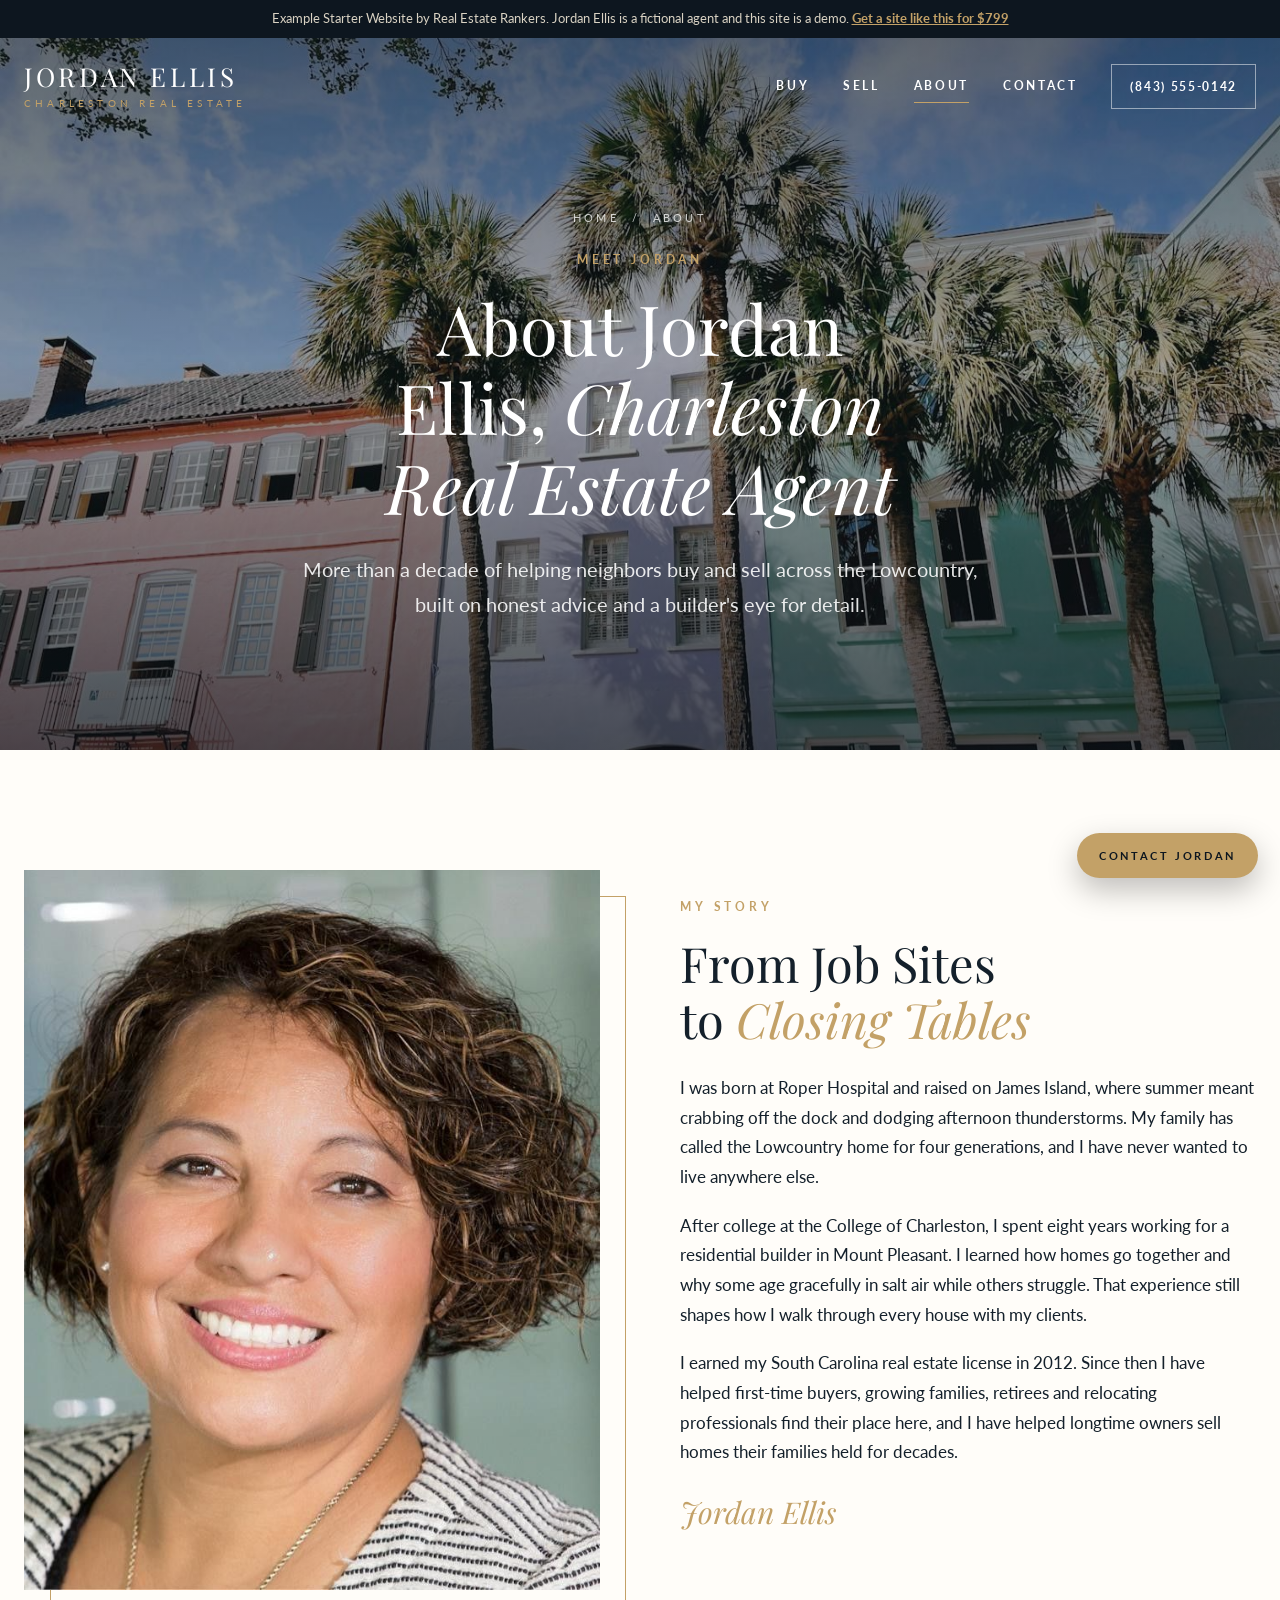
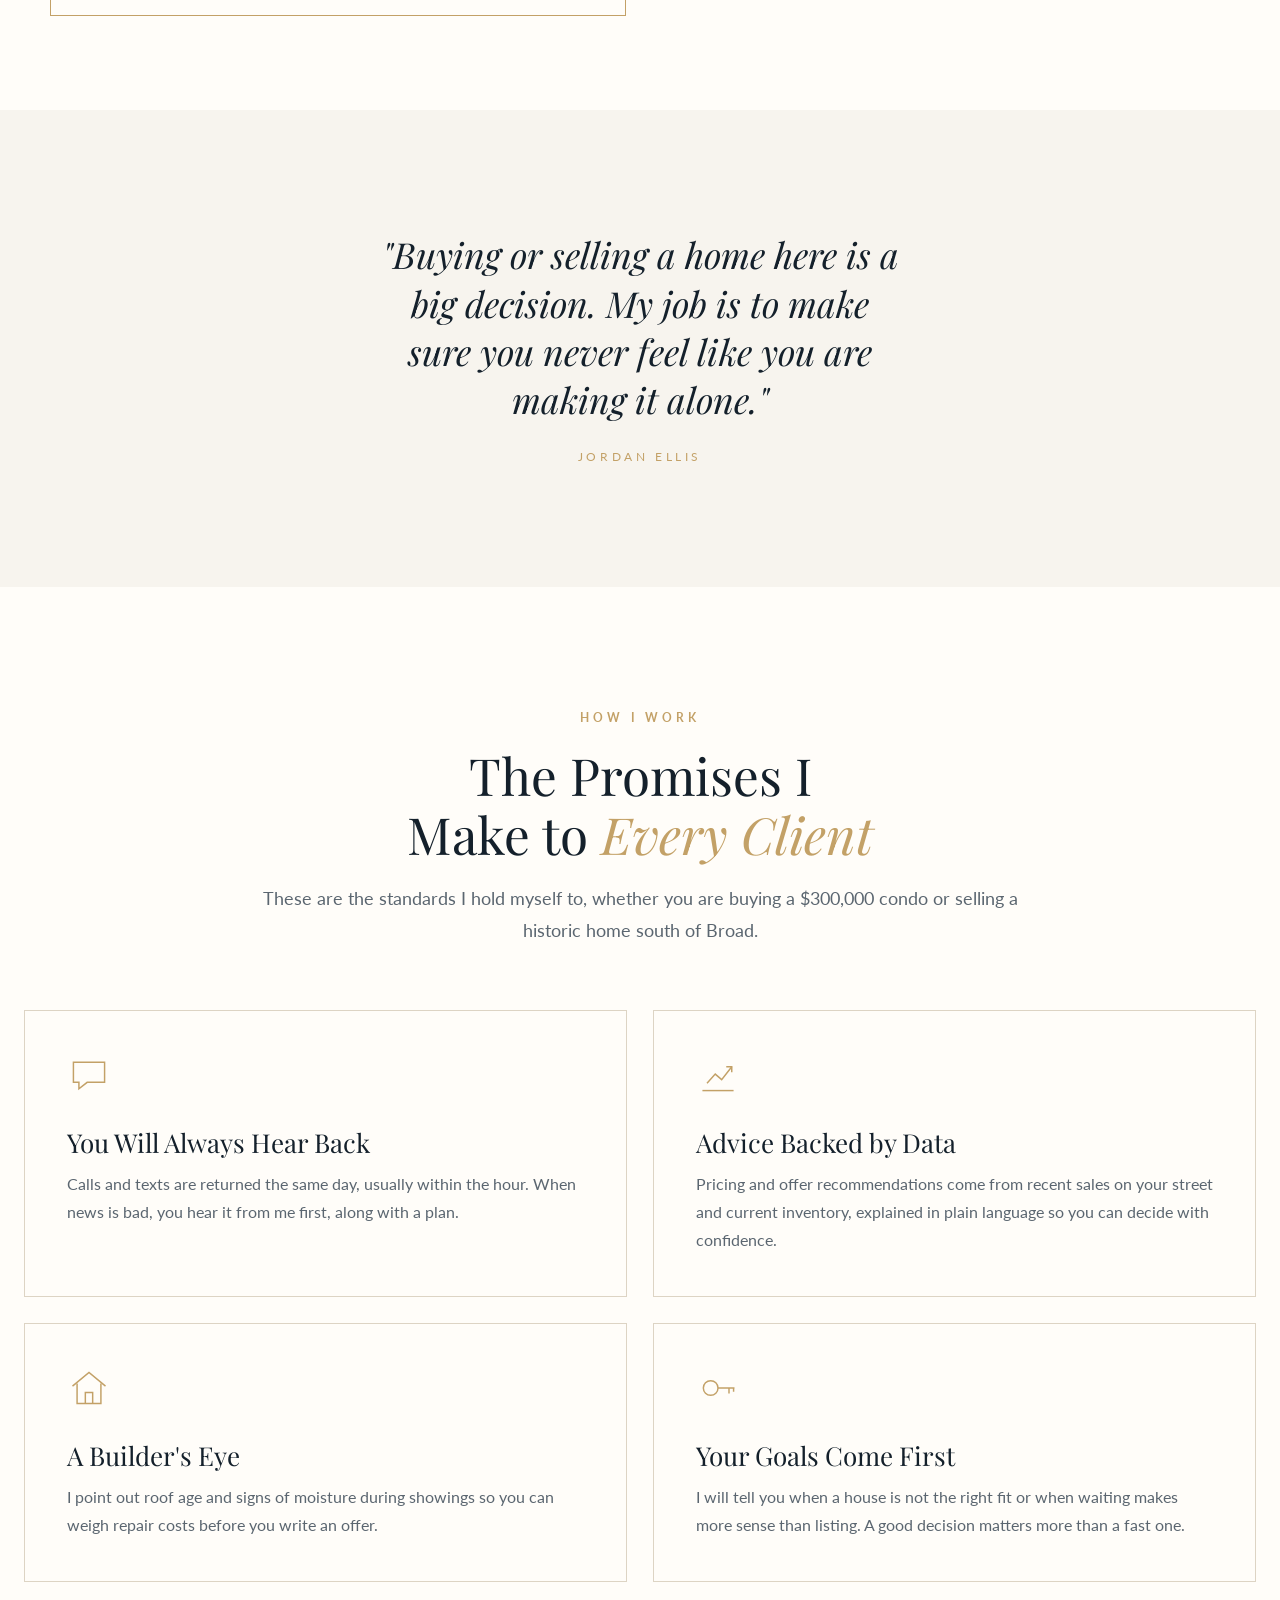
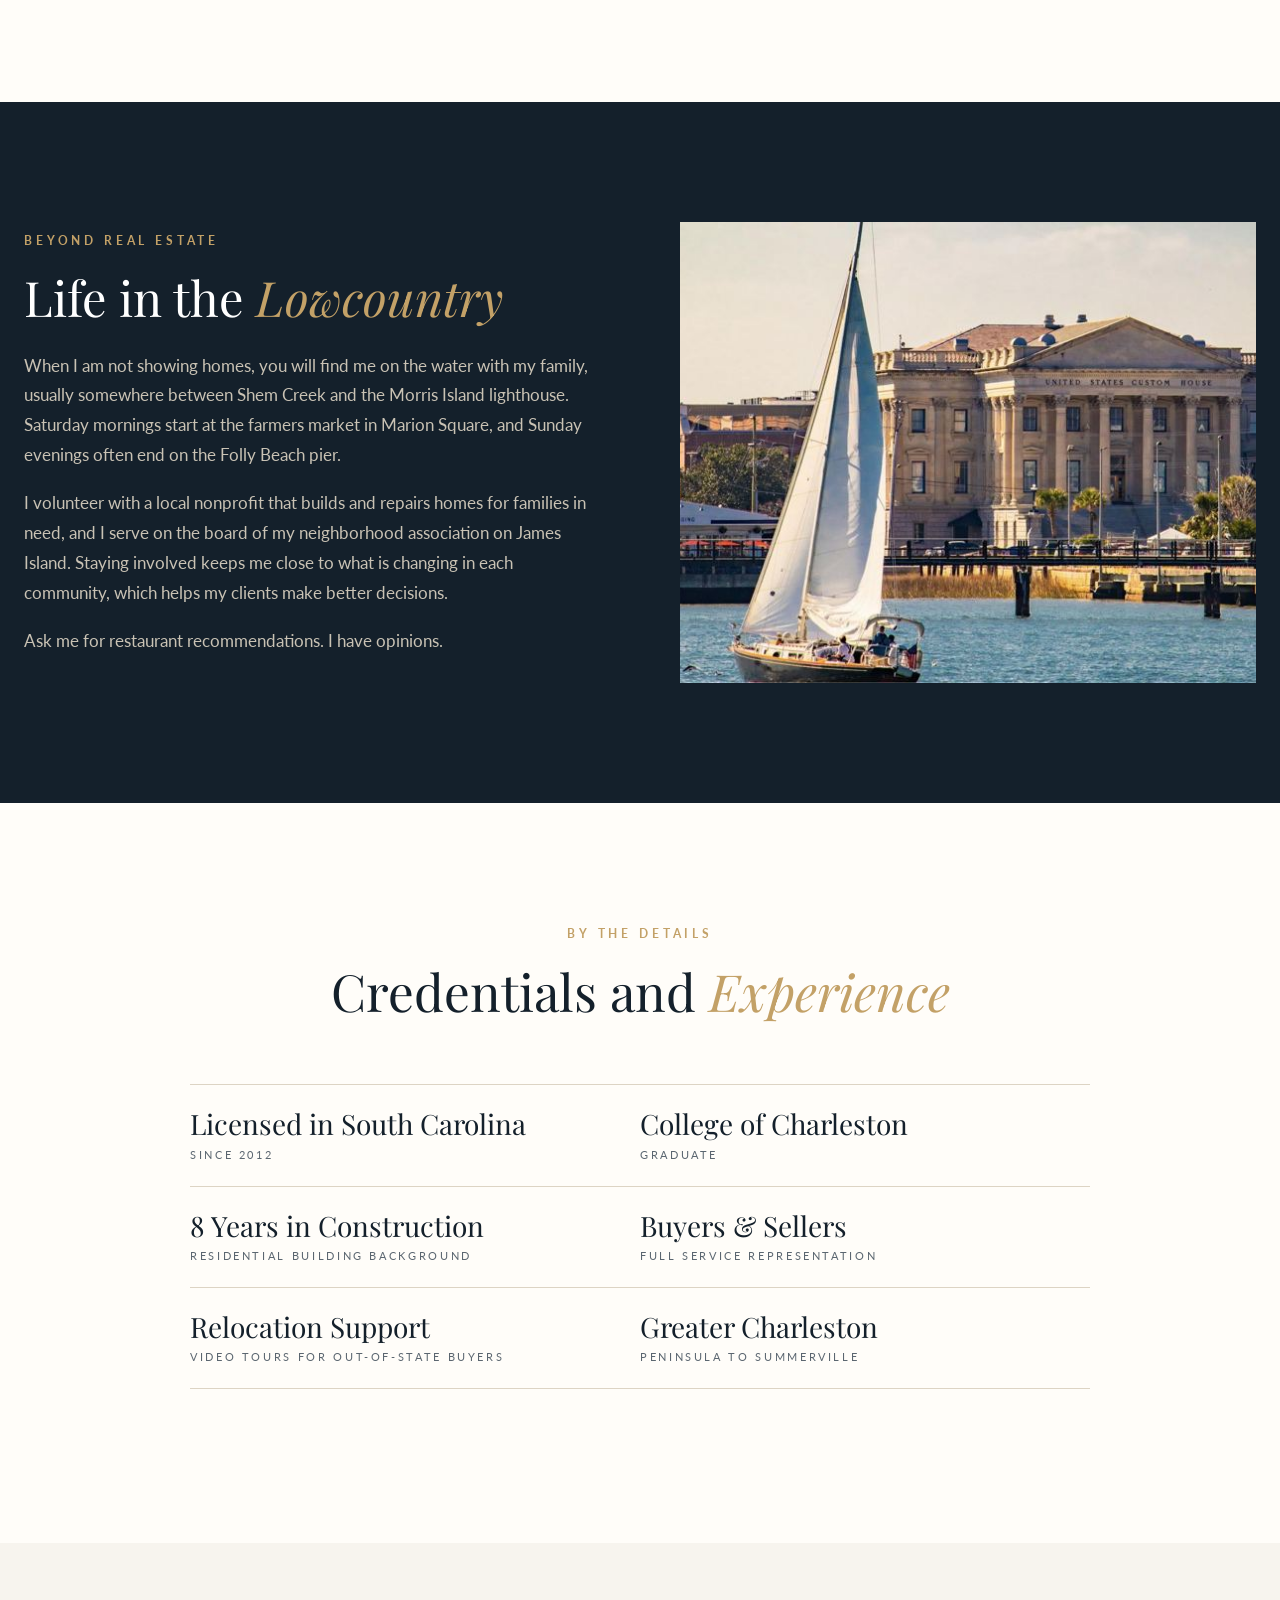
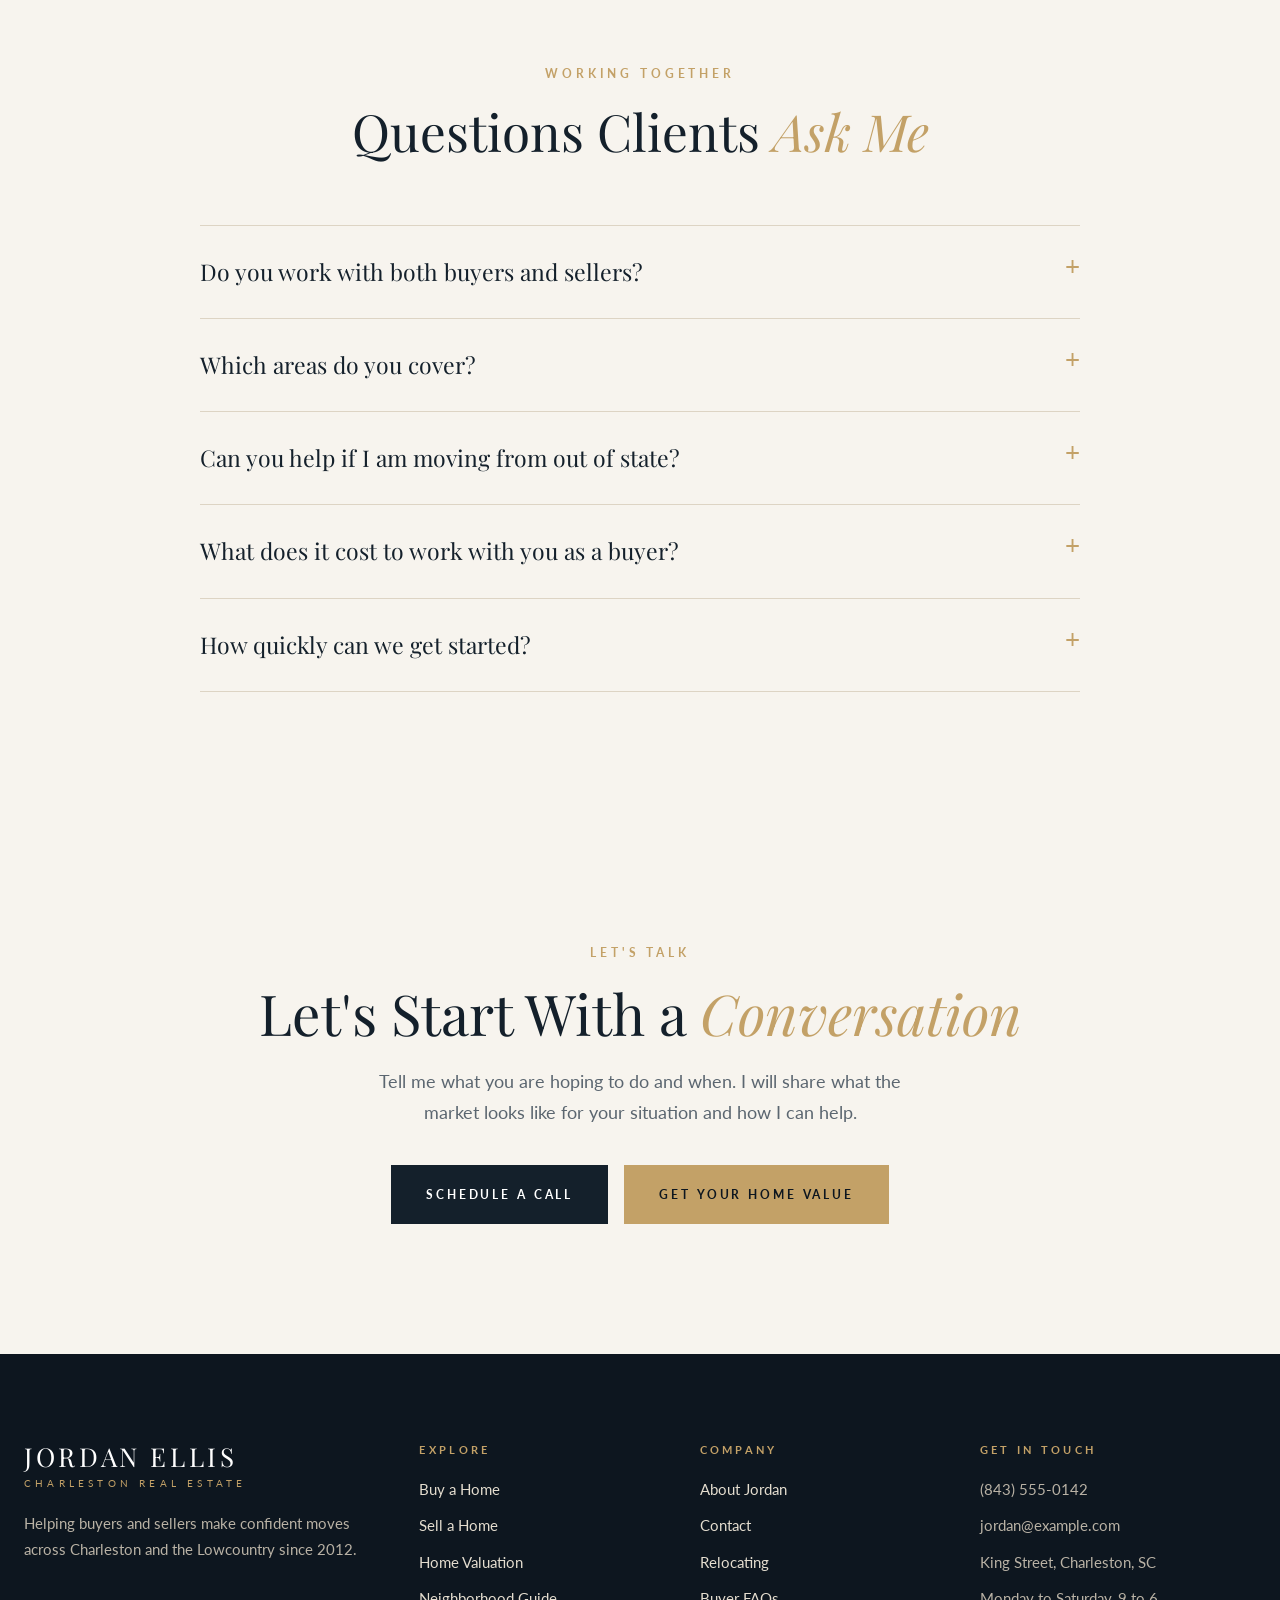
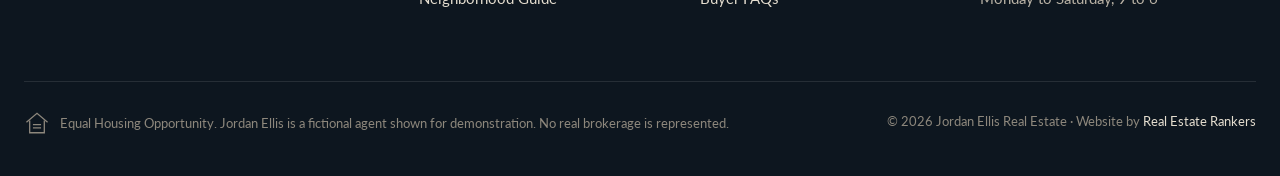
==== about.html @ f8605d88 "Add demo Starter website (Jordan Ellis, Charleston) Co-Authored-By: Claude Opus 5.5 <noreply@anthrop" ====
<!doctype html><html lang="en"><head><meta charset="utf-8"><meta name="viewport" content="width=device-width, initial-scale=1, viewport-fit=cover"><title>About Jordan Ellis | Charleston Real Estate Agent</title><meta name="description" content="Meet Jordan Ellis, a fictional Charleston real estate agent on a Real Estate Rankers demo site."><meta name="robots" content="noindex, nofollow"><link rel="preconnect" href="https://fonts.googleapis.com"><link rel="preconnect" href="https://fonts.gstatic.com" crossorigin><link rel="stylesheet" href="https://fonts.googleapis.com/css2?family=Lato:wght@400;700&family=Playfair+Display:ital,wght@0,400;0,500;1,400&display=swap"><link rel="stylesheet" href="styles.css"></head><body>
<div class="demo">Example Starter Website by Real Estate Rankers. Jordan Ellis is a fictional agent and this site is a demo. <a href="https://realestaterankers.com/real-estate-web-design/starter/">Get a site like this for $799</a></div>
<header class="site-head" id="top"><div class="wrap"><a class="logo" href="index.html"><b>JORDAN ELLIS</b><small>Charleston Real Estate</small></a>
<nav class="nav" aria-label="Main"><a href="buyers.html">Buy</a><a href="sellers.html">Sell</a><a href="about.html" aria-current=page>About</a><a href="contact.html">Contact</a><a class="phone" href="contact.html">(843) 555-0142</a></nav>
<button class="menu-btn" type="button" aria-controls="drawer" aria-expanded="false">Menu</button></div></header>
<div class="drawer" id="drawer" hidden><button class="close" type="button">Close</button><a href="index.html">Home</a><a href="buyers.html">Buy</a><a href="sellers.html">Sell</a><a href="about.html">About</a><a href="contact.html">Contact</a><p>(843) 555-0142<br>jordan@example.com</p></div><main>
<section class="hero inner" style="background-image:url(img/palms.jpg)"><div class="wrap">
<div class="crumbs"><a href="index.html">Home</a> &nbsp;/&nbsp; About</div>
<span class="eyebrow">Meet Jordan</span><h1>About Jordan Ellis, <em>Charleston Real Estate Agent</em></h1>
<p class="lede">More than a decade of helping neighbors buy and sell across the Lowcountry, built on honest advice and a builder's eye for detail.</p>
</div></section>

<section><div class="wrap split">
<div class="photo"><img src="img/jordan.jpg" alt="Portrait of Jordan Ellis"></div>
<div><span class="eyebrow">My Story</span><h2>From Job Sites to <em>Closing Tables</em></h2>
<p>I was born at Roper Hospital and raised on James Island, where summer meant crabbing off the dock and dodging afternoon thunderstorms. My family has called the Lowcountry home for four generations, and I have never wanted to live anywhere else.</p>
<p>After college at the College of Charleston, I spent eight years working for a residential builder in Mount Pleasant. I learned how homes go together and why some age gracefully in salt air while others struggle. That experience still shapes how I walk through every house with my clients.</p>
<p>I earned my South Carolina real estate license in 2012. Since then I have helped first-time buyers, growing families, retirees and relocating professionals find their place here, and I have helped longtime owners sell homes their families held for decades.</p>
<p class="sig">Jordan Ellis</p></div>
</div></section>

<section class="bg-ivory"><div class="narrow"><p class="quote">"Buying or selling a home here is a big decision. My job is to make sure you never feel like you are making it alone."</p><cite>Jordan Ellis</cite></div></section>

<section><div class="wrap">
<div class="sec-head"><span class="eyebrow">How I Work</span><h2>The Promises I Make to <em>Every Client</em></h2><p>These are the standards I hold myself to, whether you are buying a $300,000 condo or selling a historic home south of Broad.</p></div>
<div class="tiles">
<div class="tile"><svg class="ic" viewBox="0 0 48 48" fill="none" stroke="currentColor" stroke-width="1.6"><path d="M7 10h34v22H22l-9 7v-7H7z"/></svg><h3>You Will Always Hear Back</h3><p>Calls and texts are returned the same day, usually within the hour. When news is bad, you hear it from me first, along with a plan.</p></div>
<div class="tile"><svg class="ic" viewBox="0 0 48 48" fill="none" stroke="currentColor" stroke-width="1.6"><path d="M7 41h34"/><path d="M12 33l9-10 7 6 11-14"/><path d="M33 15h6v6"/></svg><h3>Advice Backed by Data</h3><p>Pricing and offer recommendations come from recent sales on your street and current inventory, explained in plain language so you can decide with confidence.</p></div>
<div class="tile"><svg class="ic" viewBox="0 0 48 48" fill="none" stroke="currentColor" stroke-width="1.6"><path d="M6 22 24 7l18 15"/><path d="M11 19v22h26V19"/><path d="M20 41V29h8v12"/></svg><h3>A Builder's Eye</h3><p>I point out roof age and signs of moisture during showings so you can weigh repair costs before you write an offer.</p></div>
<div class="tile"><svg class="ic" viewBox="0 0 48 48" fill="none" stroke="currentColor" stroke-width="1.6"><circle cx="16" cy="24" r="8"/><path d="M24 24h18M36 24v6M41 24v4"/></svg><h3>Your Goals Come First</h3><p>I will tell you when a house is not the right fit or when waiting makes more sense than listing. A good decision matters more than a fast one.</p></div>
</div></div></section>

<section class="bg-dark"><div class="wrap split flip">
<div class="photo wide"><img src="img/sm-harbor.jpg" alt="Sailboat in Charleston Harbor"></div>
<div><span class="eyebrow">Beyond Real Estate</span><h2>Life in the <em>Lowcountry</em></h2>
<p>When I am not showing homes, you will find me on the water with my family, usually somewhere between Shem Creek and the Morris Island lighthouse. Saturday mornings start at the farmers market in Marion Square, and Sunday evenings often end on the Folly Beach pier.</p>
<p>I volunteer with a local nonprofit that builds and repairs homes for families in need, and I serve on the board of my neighborhood association on James Island. Staying involved keeps me close to what is changing in each community, which helps my clients make better decisions.</p>
<p>Ask me for restaurant recommendations. I have opinions.</p></div>
</div></section>

<section><div class="wrap">
<div class="sec-head"><span class="eyebrow">By the Details</span><h2>Credentials and <em>Experience</em></h2></div>
<div class="facts" style="max-width:900px;margin-inline:auto">
<div><b>Licensed in South Carolina</b><span>Since 2012</span></div><div><b>College of Charleston</b><span>Graduate</span></div>
<div><b>8 Years in Construction</b><span>Residential building background</span></div><div><b>Buyers &amp; Sellers</b><span>Full service representation</span></div>
<div><b>Relocation Support</b><span>Video tours for out-of-state buyers</span></div><div><b>Greater Charleston</b><span>Peninsula to Summerville</span></div>
</div></div></section>

<section class="bg-ivory"><div class="wrap">
<div class="sec-head"><span class="eyebrow">Working Together</span><h2>Questions Clients <em>Ask Me</em></h2></div>
<div class="faq">
<details><summary>Do you work with both buyers and sellers?</summary><p>Yes. About half of my clients are buying and half are selling, and many do both at once. I can help you time a sale and a purchase so you are not paying two mortgages or moving twice.</p></details>
<details><summary>Which areas do you cover?</summary><p>I work throughout greater Charleston, including the peninsula, Mount Pleasant, West Ashley, James Island, Johns Island, Daniel Island, the beach communities, and Summerville. If you are looking a bit farther out, ask and I will tell you honestly whether I am the right fit.</p></details>
<details><summary>Can you help if I am moving from out of state?</summary><p>Absolutely. I give live video tours and connect you with lenders and insurance agents who understand coastal properties. Many relocating clients see a home in person only once before closing.</p></details>
<details><summary>What does it cost to work with you as a buyer?</summary><p>We will talk through compensation openly at our first meeting and put it in writing in a buyer agreement before we tour homes. In many cases the seller contributes toward buyer agent compensation, and I will explain how that works for each home you consider.</p></details>
<details><summary>How quickly can we get started?</summary><p>Usually within a day or two. A short call is the best first step so I can understand your timing and the kind of home you have in mind.</p></details>
</div></div></section>
<section class="cta-final"><div class="wrap"><span class="eyebrow">Let's Talk</span><h2>Let's Start With a <em>Conversation</em></h2><p>Tell me what you are hoping to do and when. I will share what the market looks like for your situation and how I can help.</p>
<div class="ctas"><a class="btn dark" href="contact.html">Schedule a Call</a><a class="btn" href="sellers.html#valuation">Get Your Home Value</a></div></div></section></main><footer><div class="wrap"><div class="fgrid4">
<div><a class="logo" href="index.html"><b>JORDAN ELLIS</b><small>Charleston Real Estate</small></a>
<p>Helping buyers and sellers make confident moves across Charleston and the Lowcountry since 2012.</p></div>
<div><h4>Explore</h4><ul><li><a href="buyers.html">Buy a Home</a></li><li><a href="sellers.html">Sell a Home</a></li><li><a href="sellers.html#valuation">Home Valuation</a></li><li><a href="buyers.html#neighborhoods">Neighborhood Guide</a></li></ul></div>
<div><h4>Company</h4><ul><li><a href="about.html">About Jordan</a></li><li><a href="contact.html">Contact</a></li><li><a href="buyers.html#relocating">Relocating</a></li><li><a href="buyers.html#faq">Buyer FAQs</a></li></ul></div>
<div><h4>Get in Touch</h4><ul><li>(843) 555-0142</li><li>jordan@example.com</li><li>King Street, Charleston, SC</li><li>Monday to Saturday, 9 to 6</li></ul></div>
</div>
<div class="legal"><span class="eho"><svg viewBox="0 0 32 32" fill="none" stroke="currentColor" stroke-width="1.6"><path d="M3 15 16 4l13 11"/><path d="M7 13v15h18V13"/><path d="M11 18h10M11 22h10"/></svg> Equal Housing Opportunity. Jordan Ellis is a fictional agent shown for demonstration. No real brokerage is represented.</span><span>&copy; 2026 Jordan Ellis Real Estate &middot; Website by <a href="https://realestaterankers.com/">Real Estate Rankers</a></span></div>
</div></footer>
<a class="float-cta" href="contact.html">Contact Jordan</a><script>
(function(){
  var h=document.querySelector('.site-head'),d=document.getElementById('drawer'),b=document.querySelector('.menu-btn');
  function onS(){ if(window.scrollY>90){h.classList.add('solid')}else{h.classList.remove('solid')} }
  window.addEventListener('scroll',onS,{passive:true});onS();
  b.addEventListener('click',function(){d.hidden=false;b.setAttribute('aria-expanded','true')});
  d.querySelector('.close').addEventListener('click',function(){d.hidden=true;b.setAttribute('aria-expanded','false')});
  document.querySelectorAll('form[data-demo]').forEach(function(f){
    f.addEventListener('submit',function(e){e.preventDefault();var n=f.querySelector('.formnote');if(n){n.hidden=false;n.scrollIntoView({block:'nearest',behavior:'smooth'})}});
  });
})();
</script>
</body></html>
---- styles.css ----
:root{
  --ink:#14202b;--deep:#0d161f;--ivory:#f7f4ee;--sand:#ece4d6;--paper:#fffdf9;
  --brass:#c3a167;--brass-d:#a8874e;--haint:#a9c9c5;--muted:#5b6670;--line:#ddd4c4;
  --serif:"Playfair Display",Georgia,"Times New Roman",serif;
  --sans:"Lato","Helvetica Neue",Arial,sans-serif;
  color-scheme:light;
}
*{box-sizing:border-box}
html{scroll-behavior:smooth}
body{margin:0;background:var(--paper);color:var(--ink);font-family:var(--sans);font-size:17px;line-height:1.75;font-weight:400;-webkit-font-smoothing:antialiased}
img{max-width:100%;display:block}
a{color:inherit}
h1,h2,h3,h4{font-family:var(--serif);font-weight:400;line-height:1.15;margin:0;text-wrap:balance}
h1 em,h2 em,h3 em{font-style:italic;color:var(--brass)}
p{margin:0 0 1.1em}
.wrap{width:min(1240px,100% - 48px);margin-inline:auto}
.narrow{width:min(820px,100% - 48px);margin-inline:auto}
.eyebrow{display:block;font-family:var(--sans);font-size:12px;font-weight:700;letter-spacing:.32em;text-transform:uppercase;color:var(--brass);margin-bottom:18px}
.btn{display:inline-flex;align-items:center;justify-content:center;gap:10px;font-family:var(--sans);font-size:12px;font-weight:700;letter-spacing:.24em;text-transform:uppercase;text-decoration:none;padding:18px 34px;border:1px solid var(--brass);background:var(--brass);color:var(--deep);transition:background .25s,color .25s,border-color .25s;cursor:pointer}
.btn:hover{background:transparent;color:var(--brass)}
.btn.ghost{background:transparent;color:#fff;border-color:rgba(255,255,255,.7)}
.btn.ghost:hover{background:#fff;color:var(--deep);border-color:#fff}
.btn.dark{background:var(--ink);border-color:var(--ink);color:#fff}
.btn.dark:hover{background:transparent;color:var(--ink)}
.textlink{font-size:12px;font-weight:700;letter-spacing:.24em;text-transform:uppercase;text-decoration:none;border-bottom:1px solid currentColor;padding-bottom:4px}

/* demo bar */
.demo{background:var(--deep);color:#d9d2c3;font-size:13px;text-align:center;padding:9px 16px;line-height:1.5;position:relative;z-index:60}
.demo a{color:var(--brass);font-weight:700}

/* header */
.site-head{position:absolute;left:0;right:0;z-index:50;padding:26px 0;transition:background .3s,padding .3s,box-shadow .3s}
.site-head.solid{position:fixed;top:0;background:rgba(13,22,31,.97);padding:14px 0;box-shadow:0 8px 30px rgba(0,0,0,.18)}
.site-head .wrap{display:flex;align-items:center;justify-content:space-between;gap:24px}
.logo{text-decoration:none;color:#fff;display:flex;flex-direction:column;line-height:1}
.logo b{font-family:var(--serif);font-weight:400;font-size:26px;letter-spacing:.14em}
.logo small{font-size:10px;letter-spacing:.42em;text-transform:uppercase;margin-top:8px;color:var(--brass)}
.nav{display:flex;align-items:center;gap:34px}
.nav a{color:#fff;text-decoration:none;font-size:12px;font-weight:700;letter-spacing:.22em;text-transform:uppercase;padding:6px 0;border-bottom:1px solid transparent}
.nav a:hover,.nav a[aria-current=page]{border-bottom-color:var(--brass)}
.nav .phone{border:1px solid rgba(255,255,255,.5);padding:11px 18px;letter-spacing:.14em}
.nav .phone:hover{border-color:var(--brass);color:var(--brass)}
.menu-btn{display:none;background:none;border:1px solid rgba(255,255,255,.5);color:#fff;padding:10px 14px;font:700 11px var(--sans);letter-spacing:.22em;text-transform:uppercase;cursor:pointer}
.drawer{position:fixed;inset:0;background:var(--deep);z-index:80;display:flex;flex-direction:column;padding:28px 24px;gap:6px}
.drawer[hidden]{display:none!important}
.drawer .close{align-self:flex-end;background:none;border:1px solid rgba(255,255,255,.4);color:#fff;padding:10px 14px;font:700 11px var(--sans);letter-spacing:.22em;cursor:pointer}
.drawer a{color:#fff;text-decoration:none;font-family:var(--serif);font-size:34px;padding:10px 0;border-bottom:1px solid rgba(255,255,255,.1)}
.drawer p{color:#b9b2a5;margin-top:24px;font-size:15px}

/* heroes */
.hero{position:relative;min-height:100vh;min-height:100svh;display:flex;align-items:center;justify-content:center;text-align:center;color:#fff;background:var(--deep) center/cover no-repeat;padding:150px 0 110px;overflow:hidden}
.hero::before{content:"";position:absolute;inset:0;background:linear-gradient(180deg,rgba(9,15,22,.62) 0%,rgba(9,15,22,.38) 45%,rgba(9,15,22,.72) 100%)}
.hero>*{position:relative}
.hero h1{font-size:clamp(40px,6vw,88px);max-width:20ch;margin:0 auto 26px}
.hero h1 em{color:#fff}
.hero .lede{font-size:clamp(17px,1.6vw,20px);max-width:58ch;margin:0 auto 38px;color:rgba(255,255,255,.88)}
.hero .ctas{display:flex;flex-wrap:wrap;gap:16px;justify-content:center}
.scroll-cue{position:absolute;bottom:34px;left:50%;transform:translateX(-50%);font-size:10px;letter-spacing:.4em;text-transform:uppercase;color:rgba(255,255,255,.75);display:flex;flex-direction:column;align-items:center;gap:10px}
.scroll-cue::after{content:"";width:1px;height:46px;background:linear-gradient(rgba(255,255,255,.8),transparent)}
.hero.inner{min-height:72vh;padding:170px 0 90px}
.hero.inner h1{font-size:clamp(40px,5.4vw,76px)}
.crumbs{font-size:11px;letter-spacing:.3em;text-transform:uppercase;color:rgba(255,255,255,.75);margin-bottom:22px}
.crumbs a{text-decoration:none}

/* marquee */
.marquee{background:var(--deep);color:#e8e1d3;overflow:hidden;border-top:1px solid rgba(195,161,103,.25);border-bottom:1px solid rgba(195,161,103,.25)}
.marquee .track{display:flex;gap:42px;width:max-content;padding:20px 0;animation:mq 46s linear infinite;font-family:var(--serif);font-style:italic;font-size:22px;white-space:nowrap}
.marquee span::after{content:"\2022";color:var(--brass);margin-left:42px;font-style:normal}
@keyframes mq{to{transform:translateX(-50%)}}
@media (prefers-reduced-motion:reduce){.marquee .track{animation:none}}

/* sections */
section{padding:120px 0}
.sec-head{text-align:center;max-width:760px;margin:0 auto 64px}
.sec-head h2{font-size:clamp(34px,4vw,54px);margin-bottom:20px}
.sec-head p{color:var(--muted);font-size:18px}
.bg-ivory{background:var(--ivory)}
.bg-sand{background:var(--sand)}
.bg-dark{background:var(--ink);color:#f1ece2}
.bg-dark .sec-head p,.bg-dark p{color:#c9c2b4}
.bg-dark h2,.bg-dark h3{color:#fff}

/* split intro */
.split{display:grid;grid-template-columns:1fr 1fr;gap:80px;align-items:center}
.split>*{min-width:0}
.split h2{font-size:clamp(34px,3.8vw,52px);margin-bottom:26px}
.split .photo{position:relative}
.split .photo img{width:100%;aspect-ratio:4/5;object-fit:cover}
.split .photo.wide img{aspect-ratio:5/4}
.split .photo::after{content:"";position:absolute;inset:26px -26px -26px 26px;border:1px solid var(--brass);z-index:-1}
.split.flip .photo{order:2}
.split.flip .photo::after{inset:26px 26px -26px -26px}
.sig{font-family:var(--serif);font-style:italic;font-size:30px;color:var(--brass);margin:6px 0 26px}
.facts{display:grid;grid-template-columns:repeat(2,1fr);gap:0;border-top:1px solid var(--line);margin:34px 0}
.facts div{padding:22px 0;border-bottom:1px solid var(--line)}
.facts div:nth-child(odd){padding-right:20px}
.facts b{display:block;font-family:var(--serif);font-weight:400;font-size:28px;color:var(--ink)}
.facts span{font-size:11px;letter-spacing:.24em;text-transform:uppercase;color:var(--muted)}

/* photo panels */
.panels{display:grid;grid-template-columns:1fr 1fr;gap:0}
.panel{position:relative;min-height:640px;display:flex;align-items:flex-end;color:#fff;text-decoration:none;background:center/cover no-repeat;overflow:hidden}
.panel::before{content:"";position:absolute;inset:0;background:linear-gradient(180deg,rgba(9,15,22,.08) 30%,rgba(9,15,22,.82) 100%);transition:background .4s}
.panel:hover::before{background:linear-gradient(180deg,rgba(9,15,22,.25) 0%,rgba(9,15,22,.9) 100%)}
.panel .in{position:relative;padding:56px;max-width:560px}
.panel h3{font-size:clamp(34px,3.6vw,50px);margin-bottom:14px}
.panel p{color:rgba(255,255,255,.85);margin-bottom:24px}
.panel .textlink{color:var(--brass)}

/* feature band */
.band{position:relative;background:center/cover fixed no-repeat;color:#fff;text-align:center;padding:150px 0}
.band::before{content:"";position:absolute;inset:0;background:rgba(9,15,22,.62)}
.band>*{position:relative}
.band h2{font-size:clamp(36px,4.6vw,62px);margin-bottom:22px}
.band p{max-width:60ch;margin:0 auto 36px;color:rgba(255,255,255,.88);font-size:18px}
@media (hover:none){.band{background-attachment:scroll}}

/* cards */
.hoods{display:grid;grid-template-columns:repeat(3,1fr);gap:26px}
.hood{position:relative;display:block;text-decoration:none;color:#fff;overflow:hidden;aspect-ratio:4/5;background:#222}
.hood img{width:100%;height:100%;object-fit:cover;transition:transform .8s}
.hood:hover img{transform:scale(1.06)}
.hood::after{content:"";position:absolute;inset:0;background:linear-gradient(180deg,transparent 40%,rgba(9,15,22,.85))}
.hood .cap{position:absolute;left:0;right:0;bottom:0;padding:30px;z-index:1}
.hood .cap small{display:block;font-size:10px;letter-spacing:.32em;text-transform:uppercase;color:var(--brass);margin-bottom:8px}
.hood .cap b{font-family:var(--serif);font-weight:400;font-size:30px;display:block}
.hood .cap span{font-size:14px;color:rgba(255,255,255,.82);display:block;margin-top:8px;line-height:1.55}

.pillars{display:grid;grid-template-columns:repeat(4,1fr);gap:0;border-top:1px solid var(--line)}
.pillar{padding:44px 34px 10px 0;border-right:1px solid var(--line);margin-right:34px}
.pillar:last-child{border-right:0;margin-right:0}
.pillar .num{font-family:var(--serif);font-style:italic;color:var(--brass);font-size:22px;display:block;margin-bottom:18px}
.pillar h3{font-size:24px;margin-bottom:14px}
.pillar p{color:var(--muted);font-size:16px}
.bg-dark .pillars,.bg-dark .pillar{border-color:rgba(255,255,255,.14)}

/* steps */
.steps{display:grid;grid-template-columns:repeat(2,1fr);gap:0 70px;counter-reset:s}
.step{display:grid;grid-template-columns:76px 1fr;gap:0 10px;padding:38px 0;border-top:1px solid var(--line)}
.step .n{font-family:var(--serif);font-size:44px;line-height:1;color:var(--brass)}
.step h3{font-size:25px;margin-bottom:12px}
.step p{color:var(--muted);font-size:16px;margin:0}
.bg-dark .step{border-color:rgba(255,255,255,.14)}

/* prose page content */
.prose h2{font-size:clamp(30px,3.2vw,42px);margin:64px 0 22px}
.prose h2:first-child{margin-top:0}
.prose h3{font-size:25px;margin:38px 0 14px}
.prose p,.prose li{color:#34404b}
.prose ul{padding-left:1.1em;margin:0 0 1.3em}
.prose li{margin-bottom:.55em}
.prose li::marker{color:var(--brass)}
.callout{background:var(--ivory);border-left:3px solid var(--brass);padding:30px 34px;margin:36px 0}
.callout h3{margin-top:0}
.callout p:last-child{margin-bottom:0}
.quote{font-family:var(--serif);font-style:italic;font-size:clamp(26px,2.8vw,38px);line-height:1.35;text-align:center;max-width:26ch;margin:0 auto}
.quote+cite{display:block;text-align:center;margin-top:22px;font-style:normal;font-size:12px;letter-spacing:.3em;text-transform:uppercase;color:var(--brass)}

/* tiles */
.tiles{display:grid;grid-template-columns:repeat(2,1fr);gap:26px}
.tile{background:var(--paper);border:1px solid var(--line);padding:42px}
.bg-paper .tile{background:var(--ivory)}
.tile .ic{width:44px;height:44px;color:var(--brass);margin-bottom:22px}
.tile h3{font-size:26px;margin-bottom:12px}
.tile p{color:var(--muted);font-size:16px;margin:0}
.tiles.three{grid-template-columns:repeat(3,1fr)}

/* reviews placeholder */
.reviews{display:grid;grid-template-columns:repeat(2,1fr);gap:26px}
.review{border:1px dashed rgba(255,255,255,.3);padding:44px;text-align:left}
.review .stars{color:var(--brass);letter-spacing:.3em;font-size:14px;margin-bottom:18px}
.review p{font-family:var(--serif);font-style:italic;font-size:21px;line-height:1.55;color:#efe9de!important}
.review small{font-size:11px;letter-spacing:.26em;text-transform:uppercase;color:var(--brass)}

/* faq */
.faq{max-width:880px;margin:0 auto}
.faq details{border-top:1px solid var(--line);padding:26px 0}
.faq details:last-child{border-bottom:1px solid var(--line)}
.faq summary{cursor:pointer;list-style:none;font-family:var(--serif);font-size:23px;display:flex;justify-content:space-between;gap:20px;align-items:flex-start}
.faq summary::-webkit-details-marker{display:none}
.faq summary::after{content:"+";color:var(--brass);font-family:var(--sans);font-size:26px;line-height:1;transition:transform .3s}
.faq details[open] summary::after{transform:rotate(45deg)}
.faq details p{color:var(--muted);margin:16px 0 0;max-width:70ch}

/* forms */
.formcard{background:var(--paper);padding:54px;box-shadow:0 30px 70px rgba(13,22,31,.12)}
.formcard h3{font-size:32px;margin-bottom:10px}
.formcard>p{color:var(--muted)}
.fgrid{display:grid;grid-template-columns:1fr 1fr;gap:18px;margin-top:26px}
.fgrid .full{grid-column:1/-1}
label{display:block;font-size:11px;font-weight:700;letter-spacing:.22em;text-transform:uppercase;color:var(--muted);margin-bottom:8px}
input,select,textarea{width:100%;font:16px var(--sans);color:var(--ink);background:#fff;border:1px solid var(--line);padding:15px 16px;border-radius:0}
input:focus,select:focus,textarea:focus{outline:2px solid var(--brass);outline-offset:0;border-color:var(--brass)}
textarea{min-height:140px;resize:vertical}
.formnote{margin-top:16px;background:var(--ivory);border-left:3px solid var(--brass);padding:14px 18px;font-size:15px}
.fine{font-size:13px;color:var(--muted);margin-top:14px}

/* contact cards */
.cinfo{display:grid;gap:0}
.cinfo div{padding:26px 0;border-bottom:1px solid var(--line)}
.cinfo small{display:block;font-size:11px;letter-spacing:.28em;text-transform:uppercase;color:var(--brass);margin-bottom:6px;font-weight:700}
.cinfo b{font-family:var(--serif);font-weight:400;font-size:24px}
.cinfo p{margin:4px 0 0;color:var(--muted);font-size:15px}

/* cta + footer */
.cta-final{text-align:center;padding:130px 0;background:var(--ivory)}
.cta-final h2{font-size:clamp(36px,4.4vw,60px);margin-bottom:20px}
.cta-final p{color:var(--muted);max-width:58ch;margin:0 auto 36px;font-size:18px}
.cta-final .ctas{display:flex;gap:16px;justify-content:center;flex-wrap:wrap}
footer{background:var(--deep);color:#b9b2a5;padding:90px 0 40px;font-size:15px}
.fgrid4{display:grid;grid-template-columns:1.5fr 1fr 1fr 1.2fr;gap:50px}
footer .logo{margin-bottom:22px}
footer h4{font-family:var(--sans);font-size:11px;font-weight:700;letter-spacing:.3em;text-transform:uppercase;color:var(--brass);margin-bottom:20px}
footer ul{list-style:none;margin:0;padding:0}
footer li{margin-bottom:10px}
footer a{text-decoration:none;color:#e4ddcf}
footer a:hover{color:var(--brass)}
.legal{border-top:1px solid rgba(255,255,255,.1);margin-top:60px;padding-top:28px;display:flex;flex-wrap:wrap;justify-content:space-between;gap:16px;font-size:13px;color:#8d877c}
.eho{display:inline-flex;align-items:center;gap:10px}
.eho svg{width:26px;height:26px}
.float-cta{position:fixed;right:22px;bottom:22px;z-index:40;background:var(--brass);color:var(--deep);text-decoration:none;font:700 11px var(--sans);letter-spacing:.24em;text-transform:uppercase;padding:16px 22px;box-shadow:0 12px 30px rgba(0,0,0,.25);border-radius:40px}

/* responsive */
@media (max-width:1080px){
  .nav{display:none}.menu-btn{display:inline-block}
  .split{gap:60px}
  .pillars{grid-template-columns:repeat(2,1fr)}
  .pillar{border-right:0;margin-right:0;padding-right:20px;border-bottom:1px solid var(--line)}
  .fgrid4{grid-template-columns:1fr 1fr}
  .tiles.three{grid-template-columns:repeat(2,1fr)}
}
@media (max-width:820px){
  body{font-size:16px}
  section{padding:84px 0}
  .split,.panels,.steps,.tiles,.tiles.three,.reviews{grid-template-columns:1fr}
  .split.flip .photo{order:0}
  .split .photo::after{display:none}
  .hoods{grid-template-columns:1fr 1fr}
  .panel{min-height:480px}.panel .in{padding:34px}
  .formcard{padding:32px 24px}
  .fgrid{grid-template-columns:1fr}
  .band{padding:110px 0}
}
@media (max-width:560px){
  .wrap,.narrow{width:calc(100% - 32px)}
  .hoods,.pillars,.fgrid4{grid-template-columns:1fr}
  .hero{padding:130px 0 100px}
  .hero .ctas .btn,.cta-final .btn{width:100%}
  .logo b{font-size:21px}
  .float-cta{right:14px;bottom:14px;padding:13px 18px}
  .step{grid-template-columns:56px 1fr}
  .step .n{font-size:34px}
}
.facts b{line-height:1.2;margin-bottom:6px}.facts span{display:block;line-height:1.5}
@media (max-width:560px){.eyebrow{letter-spacing:.22em}.scroll-cue{display:none}.facts b{font-size:22px}}
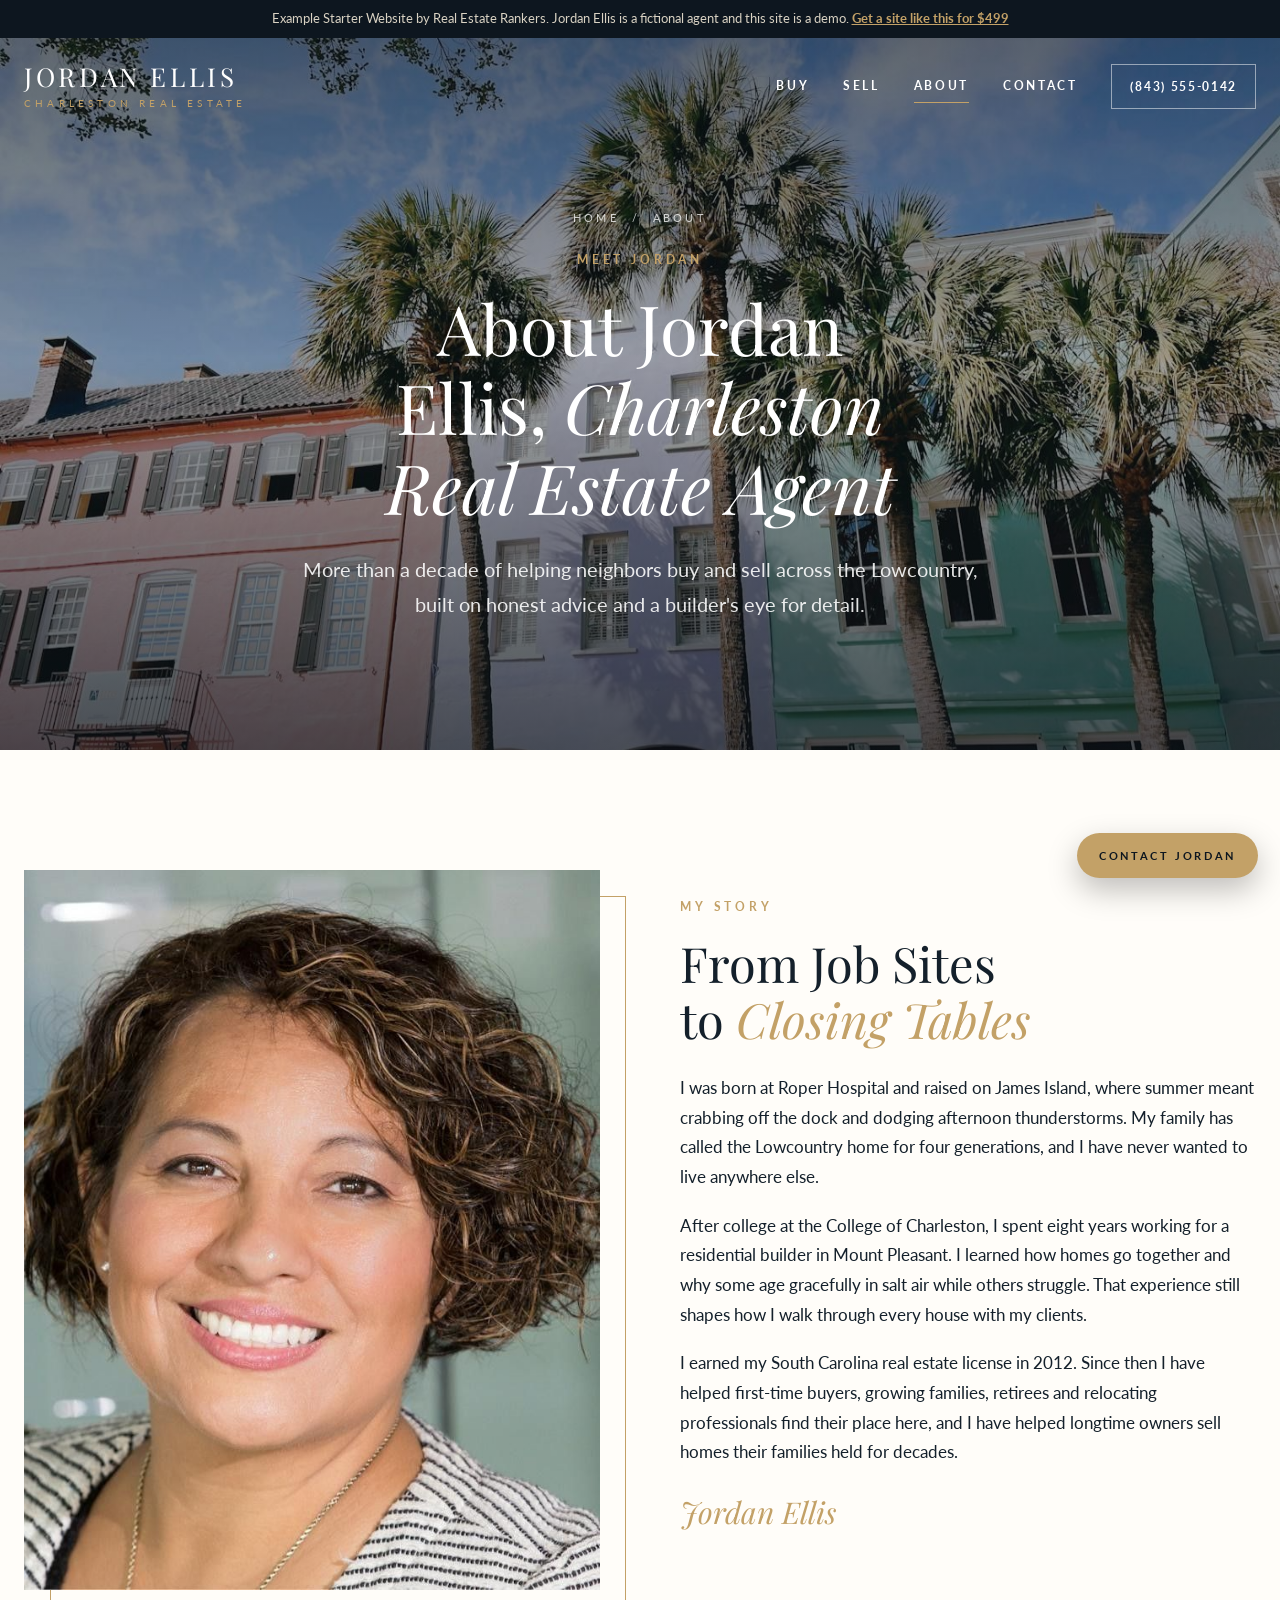
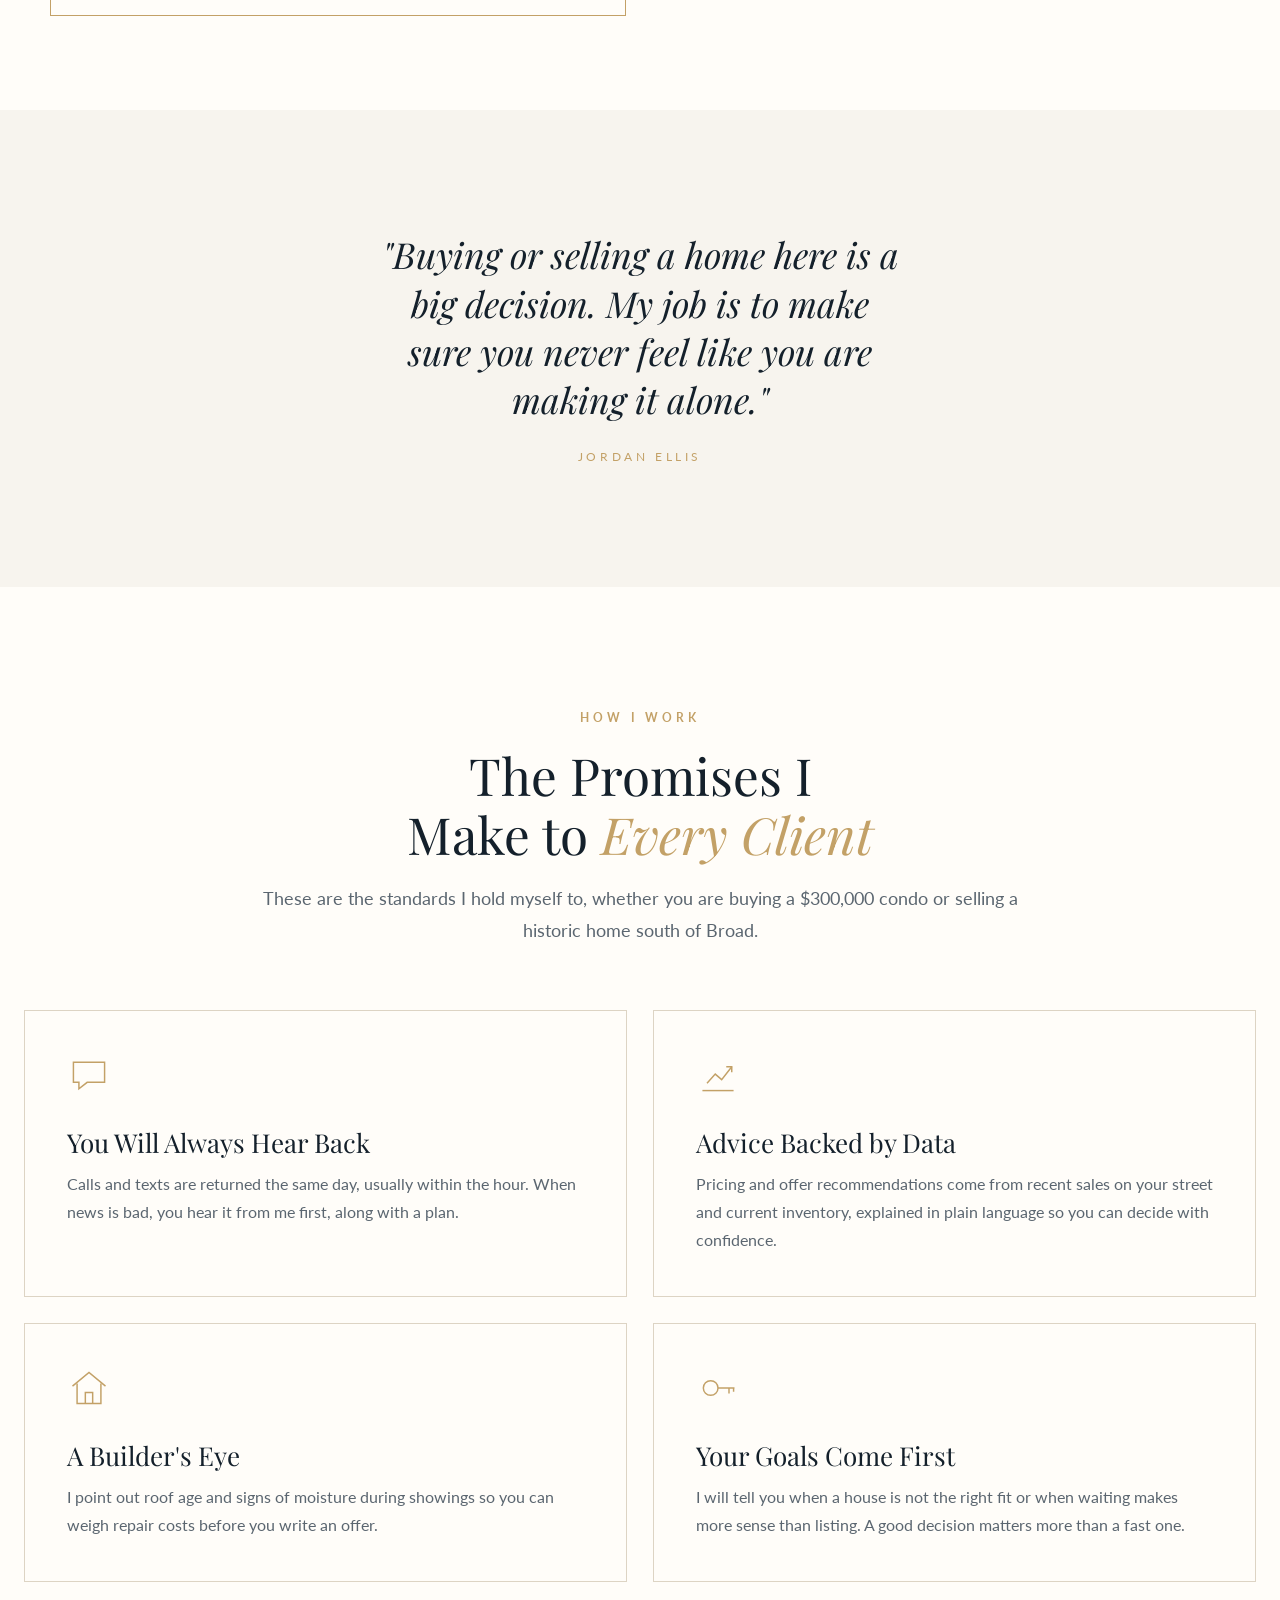
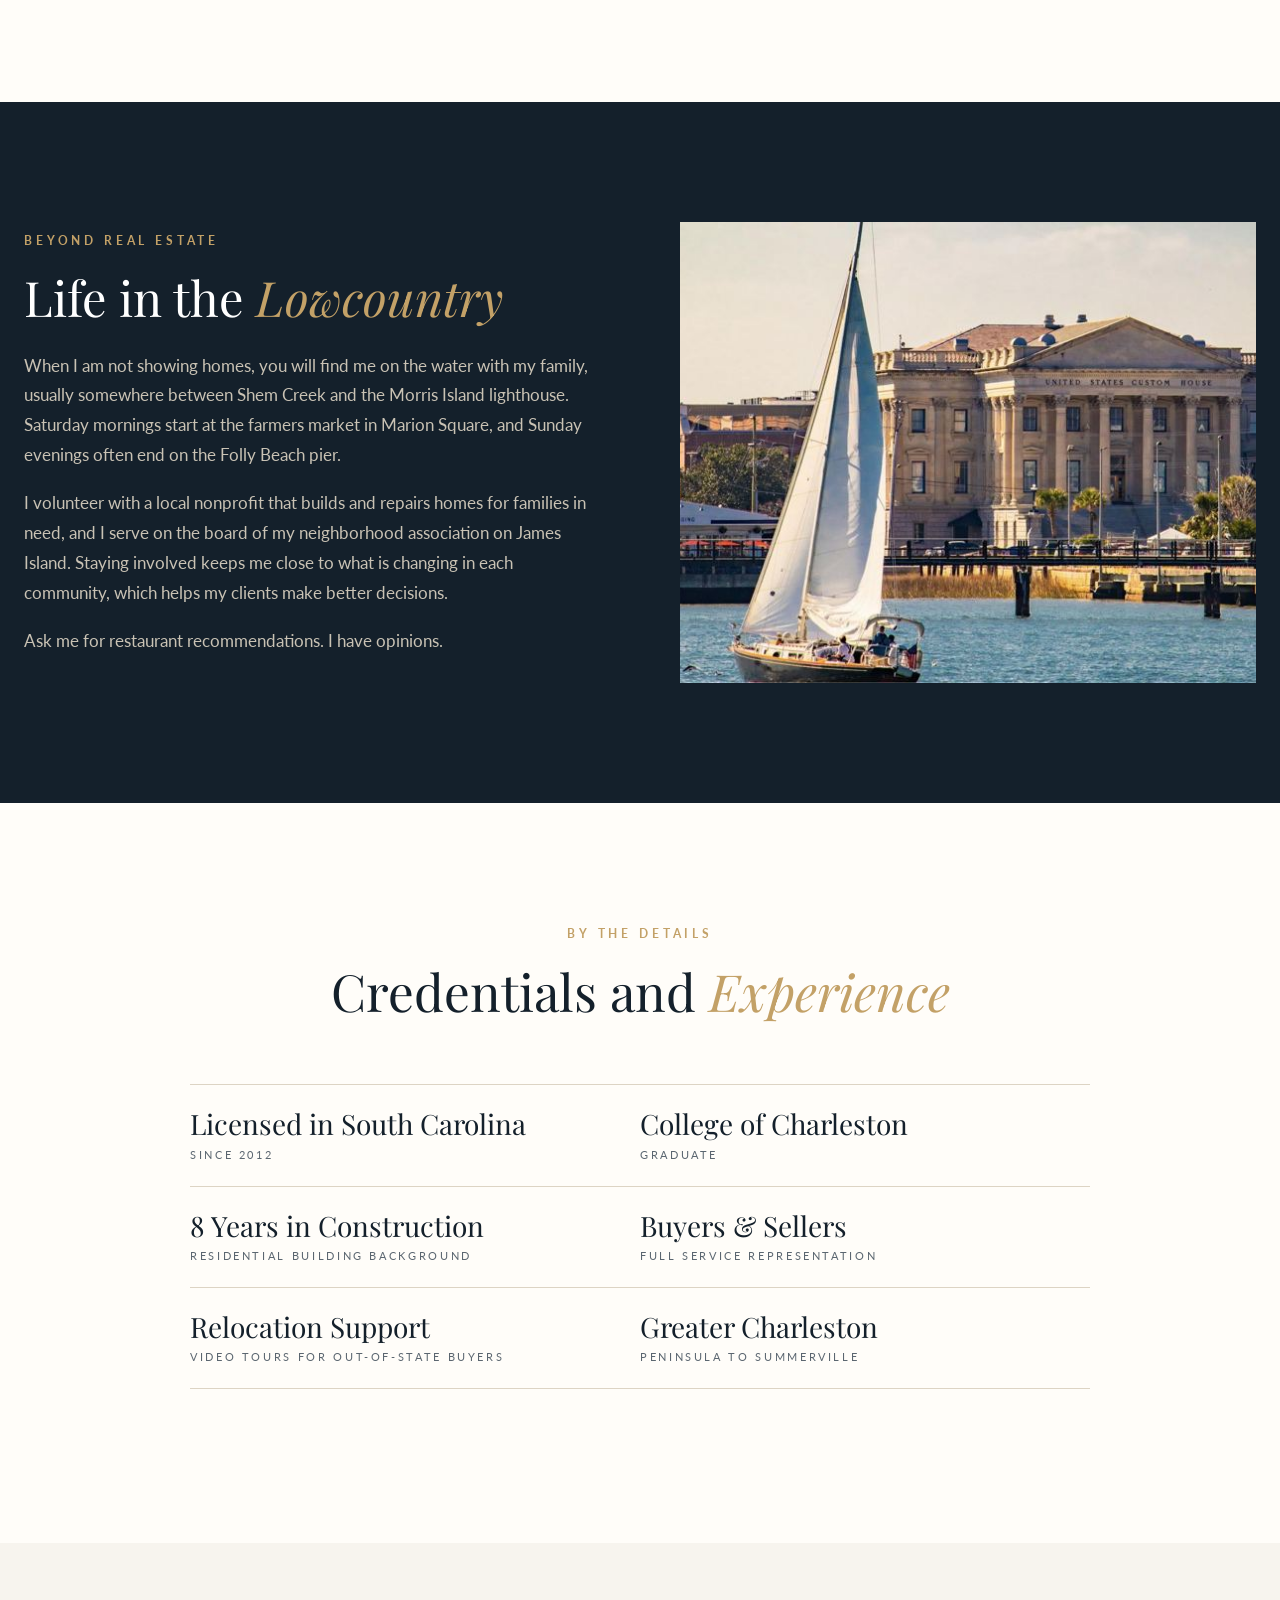
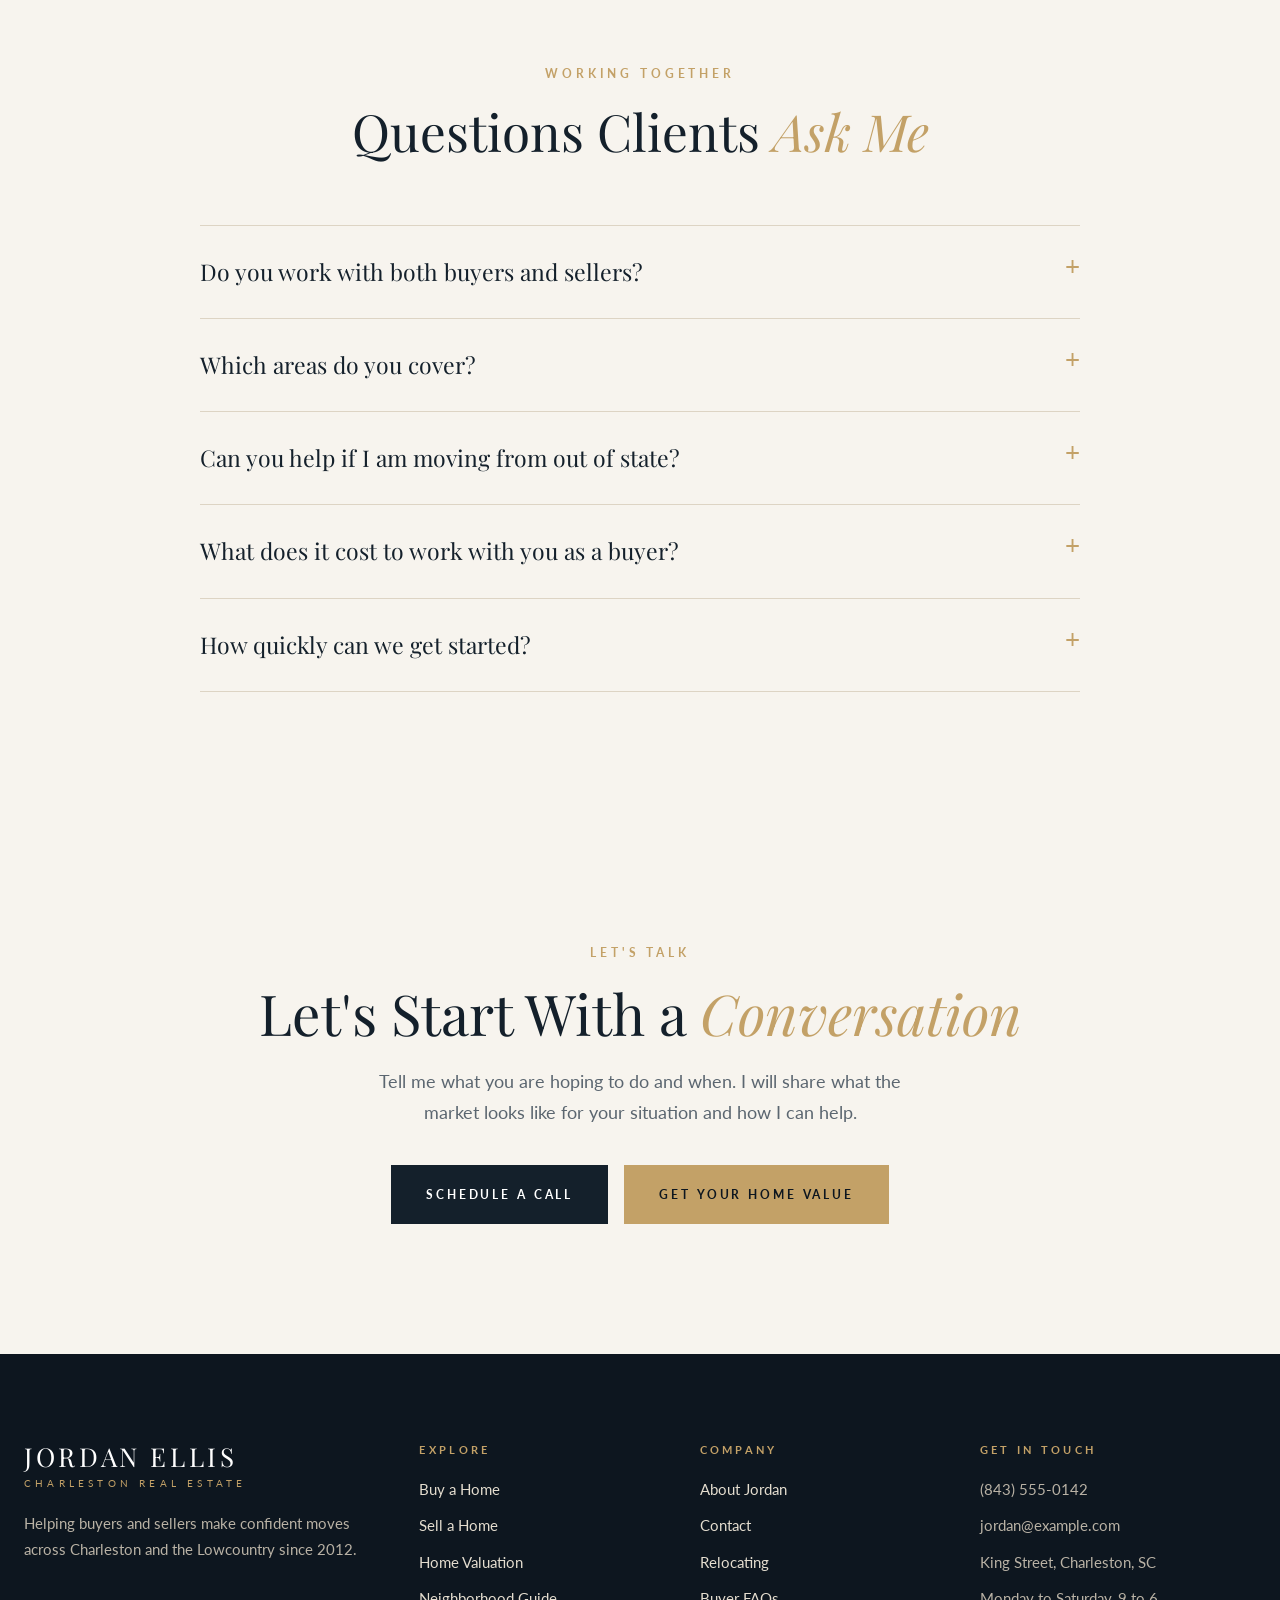
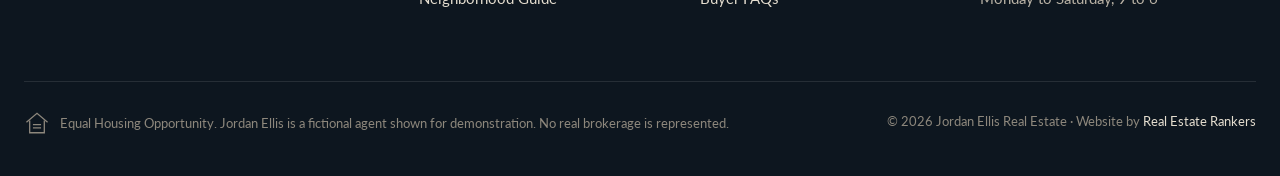
==== commit 736fa6e6: "Update demo banner price to $499 Co-Authored-By: Claude Opus 5.5 <noreply@anthropic.com> Claude-Sess" ====
--- a/about.html
+++ b/about.html
@@ -1,5 +1,5 @@
 <!doctype html><html lang="en"><head><meta charset="utf-8"><meta name="viewport" content="width=device-width, initial-scale=1, viewport-fit=cover"><title>About Jordan Ellis | Charleston Real Estate Agent</title><meta name="description" content="Meet Jordan Ellis, a fictional Charleston real estate agent on a Real Estate Rankers demo site."><meta name="robots" content="noindex, nofollow"><link rel="preconnect" href="https://fonts.googleapis.com"><link rel="preconnect" href="https://fonts.gstatic.com" crossorigin><link rel="stylesheet" href="https://fonts.googleapis.com/css2?family=Lato:wght@400;700&family=Playfair+Display:ital,wght@0,400;0,500;1,400&display=swap"><link rel="stylesheet" href="styles.css"></head><body>
-<div class="demo">Example Starter Website by Real Estate Rankers. Jordan Ellis is a fictional agent and this site is a demo. <a href="https://realestaterankers.com/real-estate-web-design/starter/">Get a site like this for $799</a></div>
+<div class="demo">Example Starter Website by Real Estate Rankers. Jordan Ellis is a fictional agent and this site is a demo. <a href="https://realestaterankers.com/real-estate-web-design/starter/">Get a site like this for $499</a></div>
 <header class="site-head" id="top"><div class="wrap"><a class="logo" href="index.html"><b>JORDAN ELLIS</b><small>Charleston Real Estate</small></a>
 <nav class="nav" aria-label="Main"><a href="buyers.html">Buy</a><a href="sellers.html">Sell</a><a href="about.html" aria-current=page>About</a><a href="contact.html">Contact</a><a class="phone" href="contact.html">(843) 555-0142</a></nav>
 <button class="menu-btn" type="button" aria-controls="drawer" aria-expanded="false">Menu</button></div></header>
